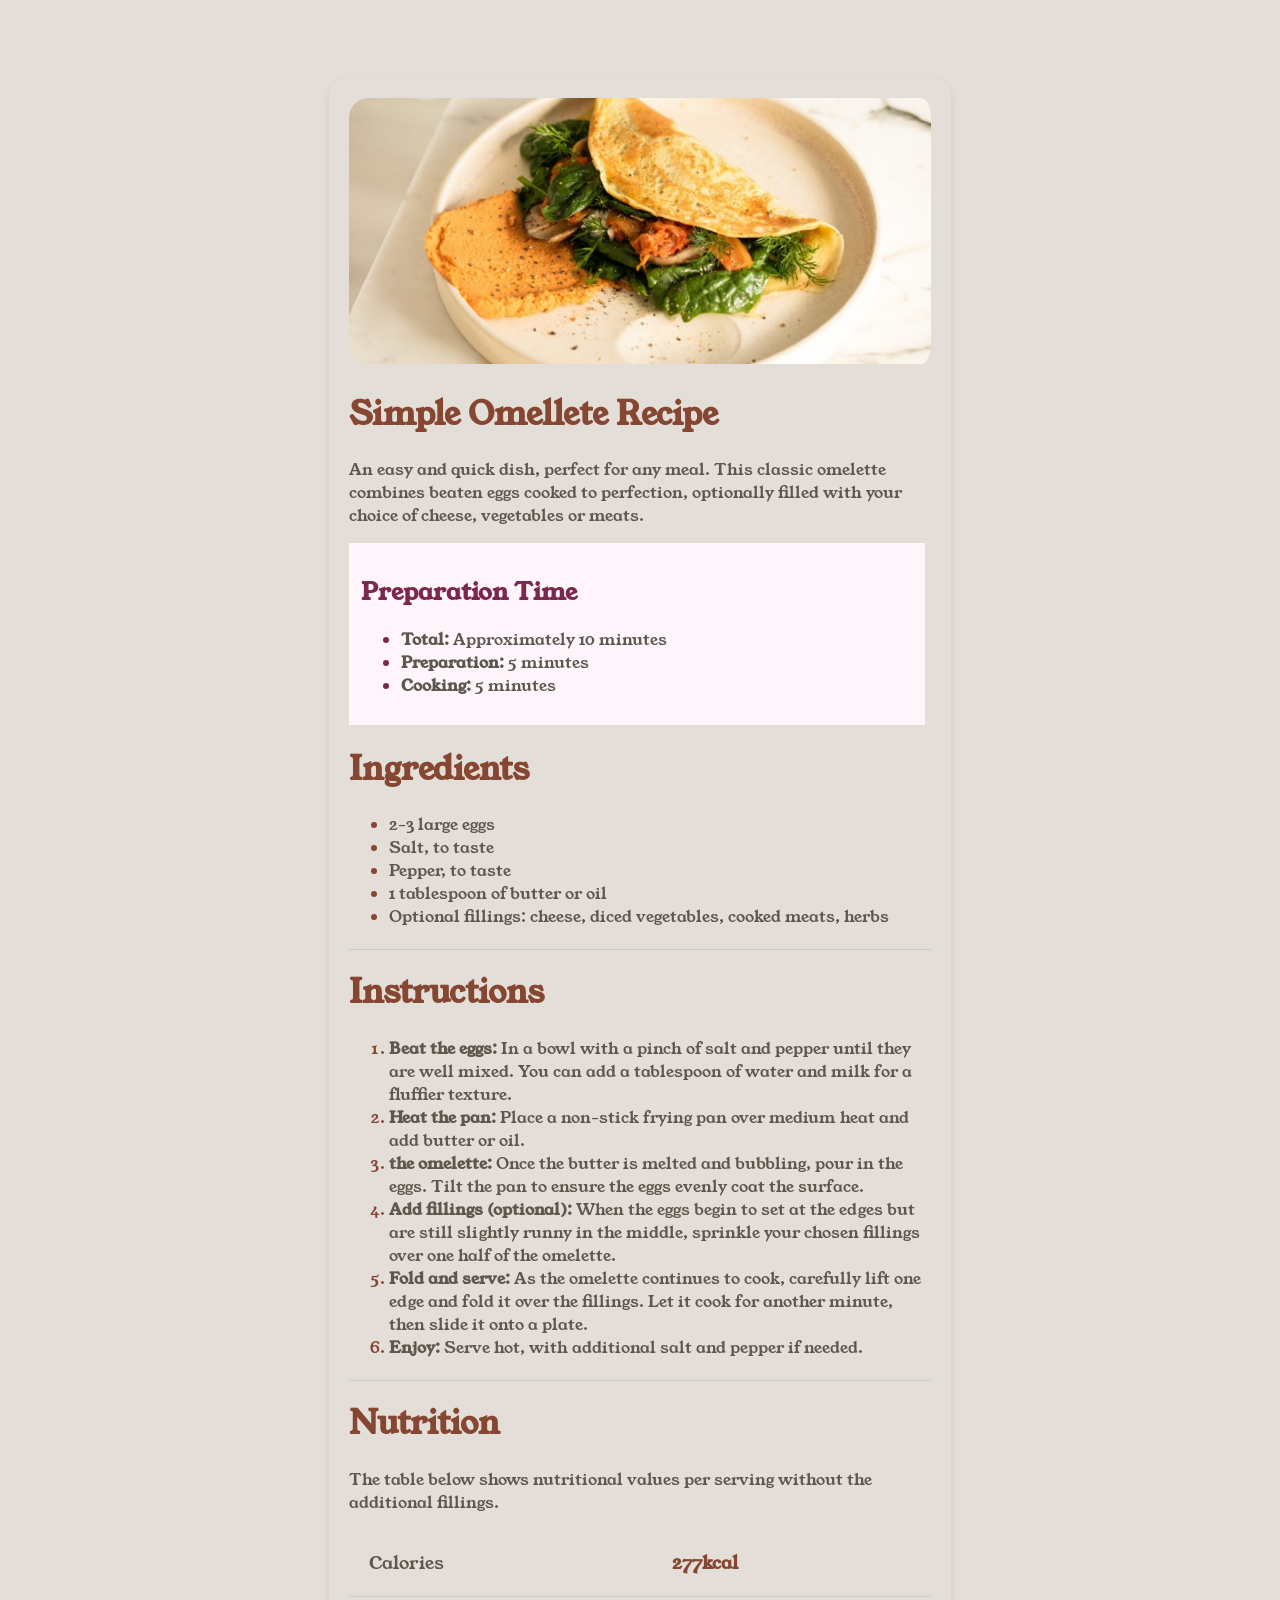
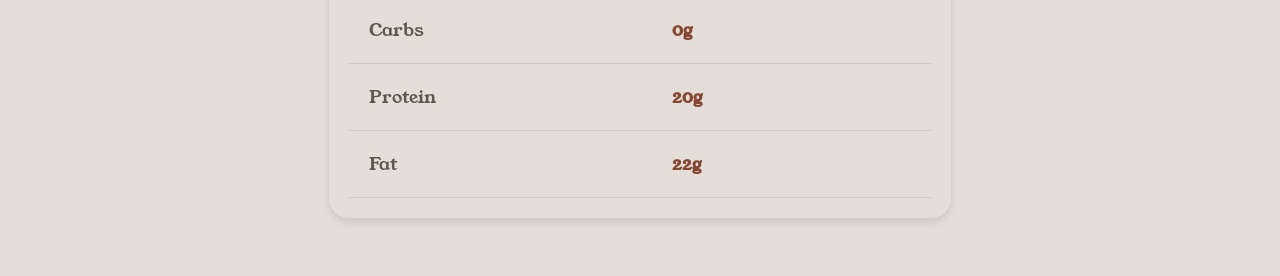
==== index.html @ b3206194 "first commit" ====
<!DOCTYPE html>
<html lang="en">
<head>
    <meta charset="UTF-8">
    <meta name="viewport" content="width=device-width, initial-scale=1.0">
    <title>Challenge</title>
    <link rel="stylesheet" href="style.css">
</head>
<body>
    <div class="panel">
        <img src="assets/images/image-omelette.jpeg">
    <h1>Simple Omellete Recipe</h1>
    <p class="textcolor">
        An easy and quick dish, perfect for any meal. This classic omelette combines beaten eggs cooked to perfection, optionally filled with your choice of cheese, vegetables or meats.
    </p>
    <div class="list2">
        <h2>Preparation Time</h2>
        <ul>
            <li> <span class="textcolor"><strong>Total:</strong> Approximately 10 minutes</span></li>
            <li> <span class="textcolor"><strong>Preparation:</strong> 5 minutes</span></li>
            <li> <span class="textcolor"><strong>Cooking:</strong> 5 minutes</span></li>
        </ul>
    </div>
    <h1>Ingredients</h1>
    <ul class="list1">
        <li> <span class="textcolor">2-3 large eggs</span></li>
        <li> <span class="textcolor">Salt, to taste</span></li>
        <li> <span class="textcolor">Pepper, to taste</span></li>
        <li> <span class="textcolor">1 tablespoon of butter or oil</span></li>
        <li> <span class="textcolor">Optional fillings: cheese, diced vegetables, cooked meats, herbs</span></li>
    </ul>
    <h1 class="border">Instructions</h1>
    <ol class="list1">
        <li> <span class="textcolor"><strong>Beat the eggs:</strong> In a bowl with a pinch of salt and pepper until they are well mixed. You can add a tablespoon of water and milk for a fluffier texture.</span></li>
        <li> <span class="textcolor"><strong>Heat the pan:</strong> Place a non-stick frying pan over medium heat and add butter or oil.</span></li>
        <li> <span class="textcolor"><strong>the omelette:</strong> Once the butter is melted and bubbling, pour in the eggs. Tilt the pan to ensure the eggs evenly coat the surface.</span></li>
        <li> <span class="textcolor"><strong>Add fillings (optional):</strong> When the eggs begin to set at the edges but are still slightly runny in the middle, sprinkle your chosen fillings over one half of the omelette.</span></li>
        <li> <span class="textcolor"><strong>Fold and serve:</strong> As the omelette continues to cook, carefully lift one edge and fold it over the fillings. Let it cook for another minute, then slide it onto a plate.</span></li>
        <li> <span class="textcolor"><strong>Enjoy:</strong> Serve hot, with additional salt and pepper if needed.</span></li>
    </ol>
    <div>
        <h1 class="border">Nutrition</h1>
        <p class="textcolor">The table below shows nutritional values per serving without the additional fillings.</p>
        <table>
            <tr>
                <td class="textcolor">Calories</td>
                <td><strong>277kcal</strong></td>
            </tr>
            <tr>
                <td class="textcolor">Carbs</td>
                <td><strong>0g</strong></td>
            </tr>
            <tr>
                <td class="textcolor">Protein</td>
                <td><strong>20g</strong></td>
            </tr>
            <tr>
                <td class="textcolor">Fat</td>
                <td><strong>22g</strong></td>
            </tr>
        </table>
    </div>
    </div>
</body>
</html>
---- style.css ----
body {
    font-family: YoungSerif;
    font-size: 16px;
    background-color: hsl(30, 18%, 87%);
    color: #333;
    padding: 50px;
    display: flex;
    justify-content: center;
}
@font-face {
    font-family: YoungSerif;
    src: url('assets/fonts/young-serif/YoungSerif-Regular.ttf')  format('truetype');
  }

  @font-face {
    font-family: Outfit;
    src: url('assets/fonts/outfit/Outfit-VariableFont_wght.ttf')  format('truetype');
  }

.textcolor{
    color:hsl(30, 10%, 34%);
    font-family: YoungSerif;
}

.panel {
    width: 50%;
    background-color: hsl(0, 0%, 100%)white;
    padding: 20px;
    border-radius: 20px;
    box-shadow: 0 4px 8px rgba(0, 0, 0, 0.1);
    margin-top: 20px;
}

.list1{
    color:hsl(14, 45%, 36%);
}

.list2{
    color:hsl(332, 51%, 32%);
    width: 95%;
    background-color: hsl(330, 100%, 98%);
    justify-content: center;
    padding: 2%;
}
img{
    width: 100%;
    padding-right: 10px;
    border-radius: 20px;
}
ol{
    color:hsl(14, 45%, 36%);
}
h1{
    color: hsl(14, 45%, 36%);
}

h2{
    color: hsl(332, 51%, 32%);
}

.border{
    padding-top: 20px;
    border-top: 1px solid hsl(0, 0%, 80%)
}

table {
    width: 100%;
    border-collapse: collapse;
    margin-top: 10px;
}

table tr {
    border-bottom: 1px solid hsl(0, 0%, 80%)
}

table td {
    padding: 20px;
    border: 60px;
    font-size: 18px;
    color: hsl(14, 45%, 36%);
}
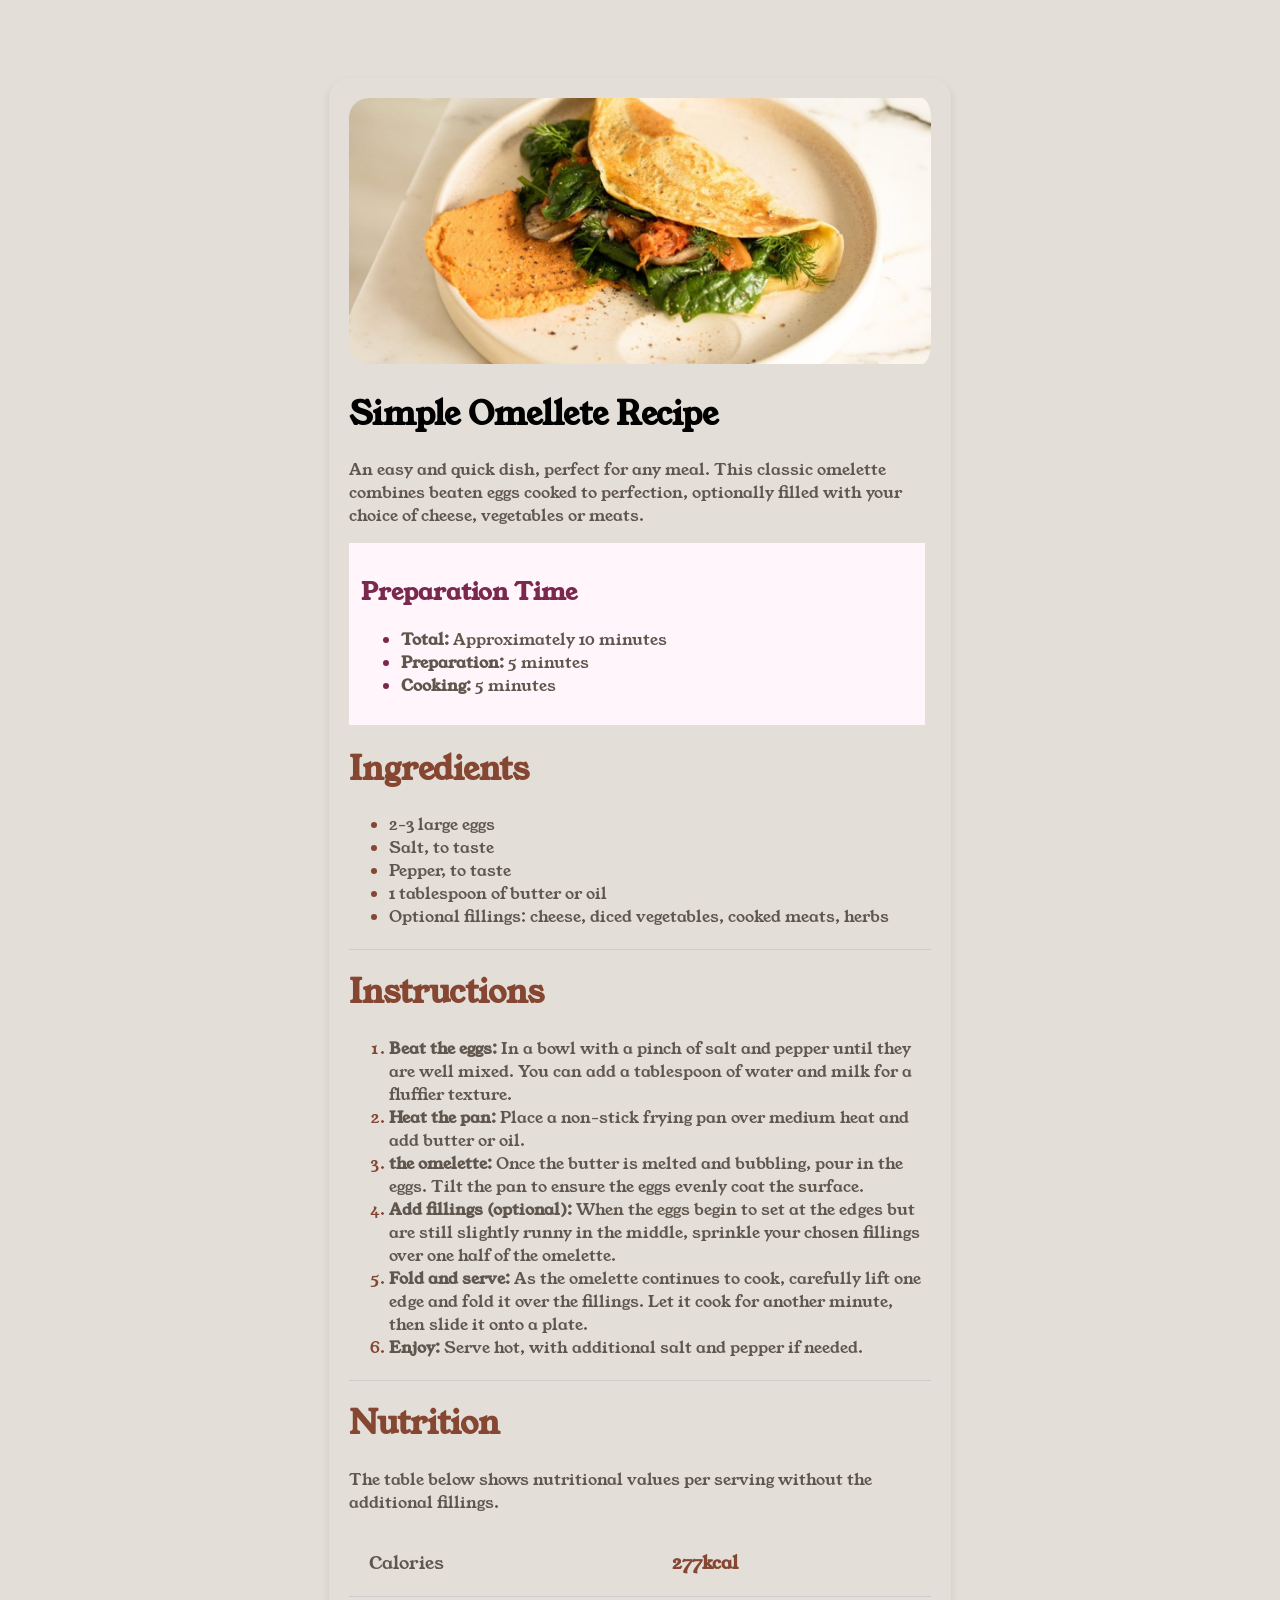
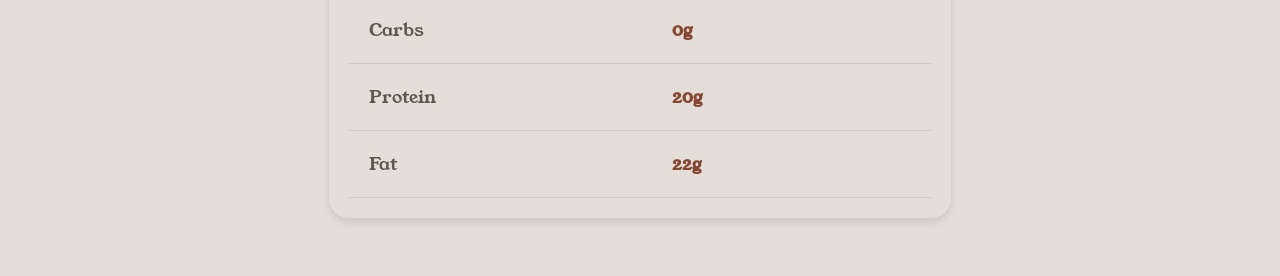
==== commit 9d8ade75: "index.html" ====
--- a/index.html
+++ b/index.html
@@ -9,7 +9,7 @@
 <body>
     <div class="panel">
         <img src="assets/images/image-omelette.jpeg">
-    <h1>Simple Omellete Recipe</h1>
+    <h1 style="color:black">Simple Omellete Recipe</h1>
     <p class="textcolor">
         An easy and quick dish, perfect for any meal. This classic omelette combines beaten eggs cooked to perfection, optionally filled with your choice of cheese, vegetables or meats.
     </p>
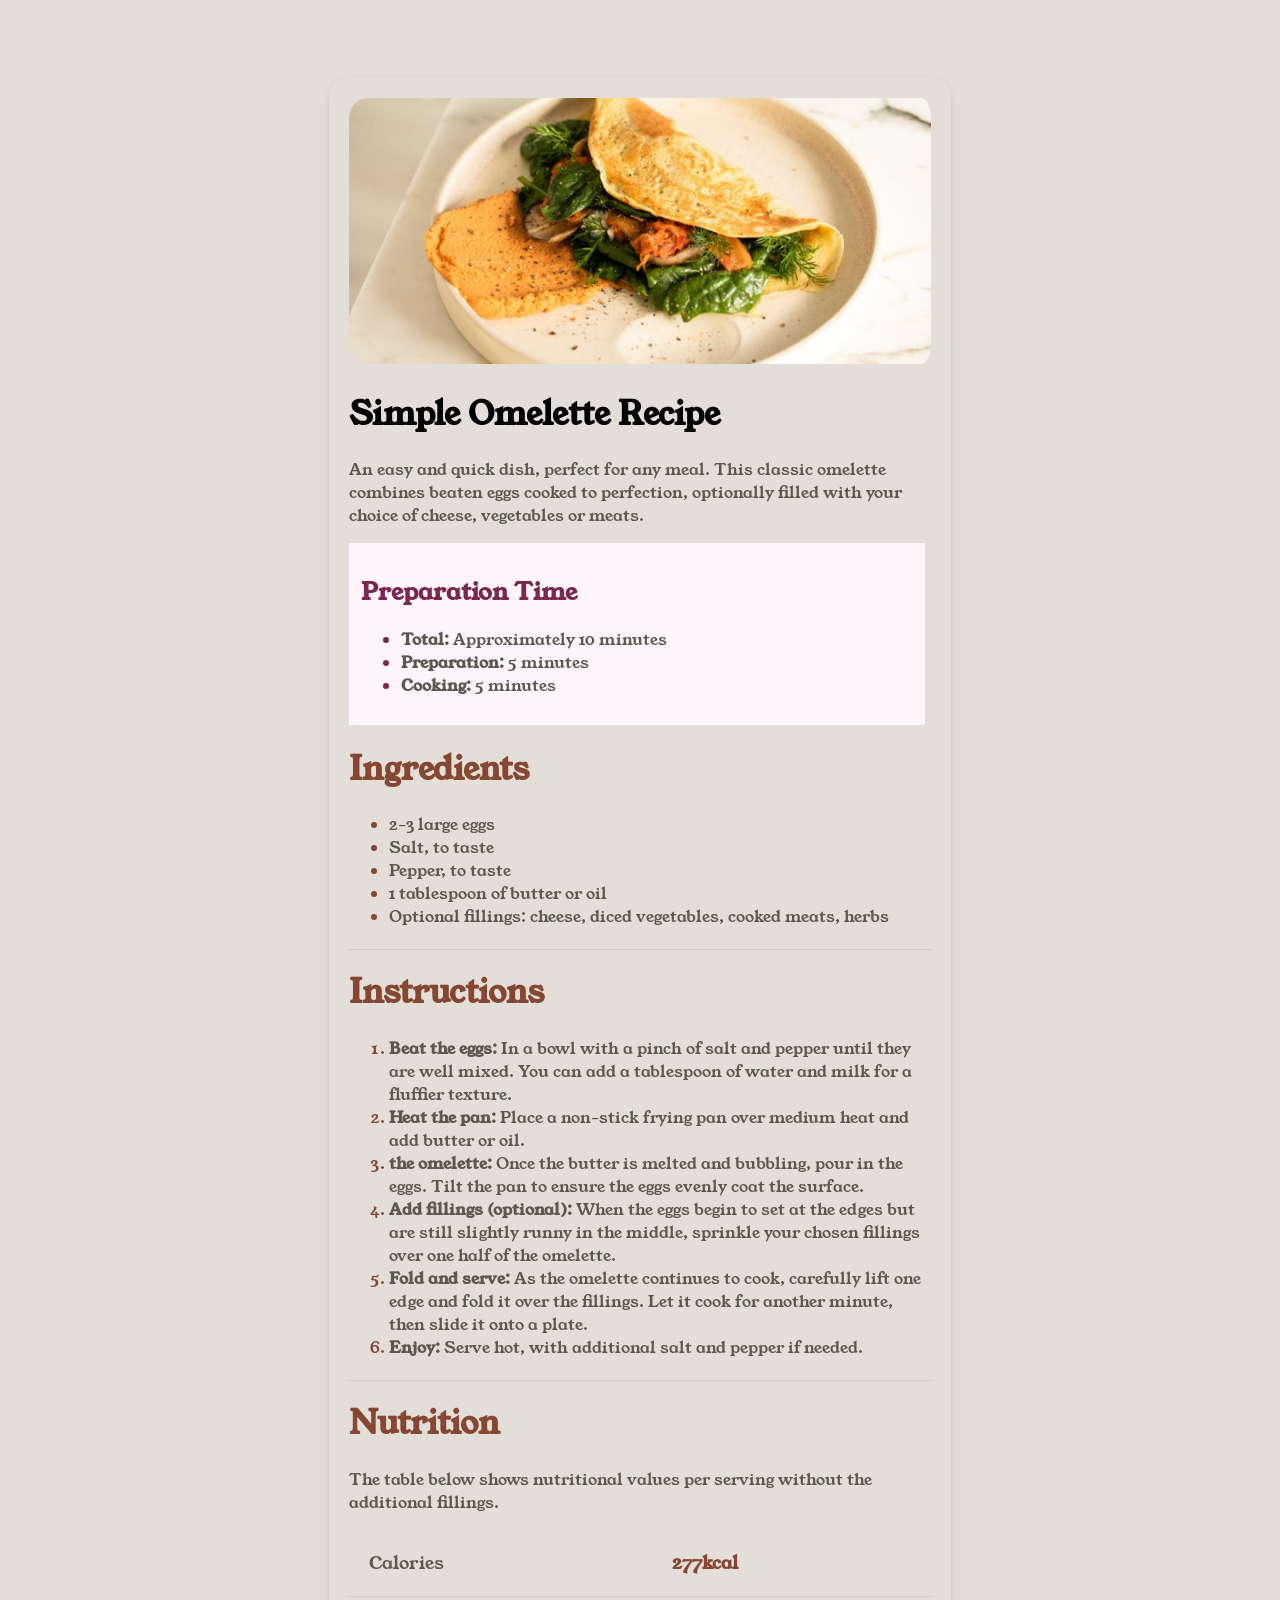
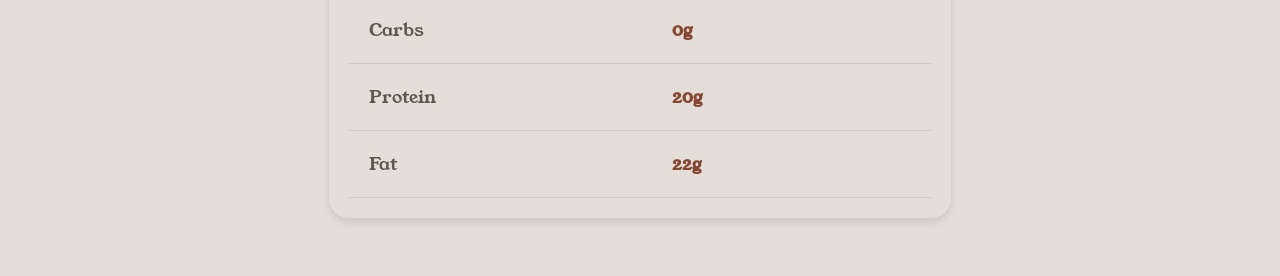
==== commit 708e3a4f: "Omellete to Omelette" ====
--- a/index.html
+++ b/index.html
@@ -9,25 +9,25 @@
 <body>
     <div class="panel">
         <img src="assets/images/image-omelette.jpeg">
-    <h1 style="color:black">Simple Omellete Recipe</h1>
+    <h1 style="color:black">Simple Omelette Recipe</h1>
     <p class="textcolor">
         An easy and quick dish, perfect for any meal. This classic omelette combines beaten eggs cooked to perfection, optionally filled with your choice of cheese, vegetables or meats.
     </p>
     <div class="list2">
         <h2>Preparation Time</h2>
         <ul>
-            <li> <span class="textcolor"><strong>Total:</strong> Approximately 10 minutes</span></li>
-            <li> <span class="textcolor"><strong>Preparation:</strong> 5 minutes</span></li>
-            <li> <span class="textcolor"><strong>Cooking:</strong> 5 minutes</span></li>
+            <li> <span class="textcolor"><strong>Total:</strong> Approximately 10 minutes </span></li>
+            <li> <span class="textcolor"><strong>Preparation:</strong> 5 minutes </span></li>
+            <li> <span class="textcolor"><strong>Cooking:</strong> 5 minutes </span></li>
         </ul>
     </div>
     <h1>Ingredients</h1>
     <ul class="list1">
-        <li> <span class="textcolor">2-3 large eggs</span></li>
-        <li> <span class="textcolor">Salt, to taste</span></li>
-        <li> <span class="textcolor">Pepper, to taste</span></li>
-        <li> <span class="textcolor">1 tablespoon of butter or oil</span></li>
-        <li> <span class="textcolor">Optional fillings: cheese, diced vegetables, cooked meats, herbs</span></li>
+        <li> <span class="textcolor">2-3 large eggs </span></li>
+        <li> <span class="textcolor">Salt, to taste </span></li>
+        <li> <span class="textcolor">Pepper, to taste </span></li>
+        <li> <span class="textcolor">1 tablespoon of butter or oil </span></li>
+        <li> <span class="textcolor">Optional fillings: cheese, diced vegetables, cooked meats, herbs </span></li>
     </ul>
     <h1 class="border">Instructions</h1>
     <ol class="list1">
